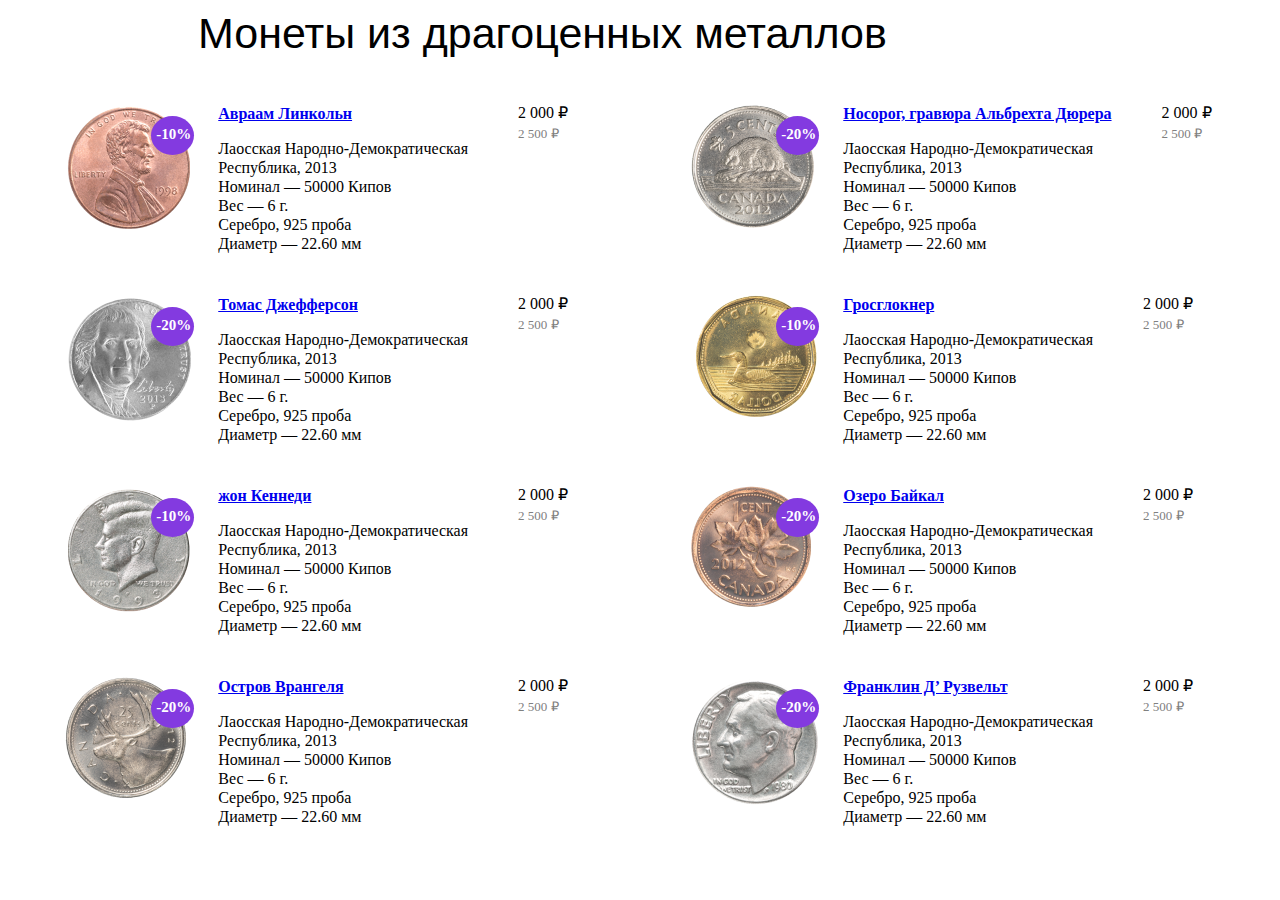
==== index.html @ 0657a28e "link change" ====
<!DOCTYPE html>
<html lang="ru">

<head>
    <Title>Монеты</Title>
    <link rel="stylesheet" href="style.css">
</head>

<body>
    <main>
        <header>
            <h1>Монеты из драгоценных металлов</h1>
        </header>
        <div class="fon">
            <div class="maincoint">
                <div class="main">
                    <img src="picture/averslinkoln.png" alt="linkoln" />
                    <span>-10%</span>
                </div>
                <div>
                    <h3><a href="#">Авраам Линкольн</a></h3>
                    <ul class="text">
                        <li>Лаосская Народно-Демократическая</li>
                        <li>Республика, 2013</li>
                        <li>Номинал — 50000 Кипов</li>
                        <li>Вес — 6 г.</li>
                        <li>Серебро, 925 проба</li>
                        <li>Диаметр — 22.60 мм</li>
                    </ul>
                </div>
                <div class="prise">
                    <p>2 000 ₽</p>
                    <span>2 500 ₽</span>
                </div>
            </div>
            <div class="maincoint">
                <div class="main">
                    <img src="picture/aversbobr.png" alt="linkoln" />
                    <span>-20%</span>
                </div>
                <div>
                    <h3><a href="#">Носорог, гравюра Альбрехта Дюрера</a></h3>
                    <ul class="text">
                        <li>Лаосская Народно-Демократическая</li>
                        <li>Республика, 2013</li>
                        <li>Номинал — 50000 Кипов</li>
                        <li>Вес — 6 г.</li>
                        <li>Серебро, 925 проба</li>
                        <li>Диаметр — 22.60 мм</li>
                    </ul>
                </div>
                <div class="prise">
                    <p>2 000 ₽</p>
                    <span>2 500 ₽</span>
                </div>
            </div>
            <div class="maincoint">
                <div class="main">
                    <img src="picture/aversdjeferson.png" alt="linkoln" />
                    <span>-20%</span>
                </div>
                <div>
                    <h3><a href="#">Томас Джефферсон</a></h3>
                    <ul class="text">
                        <li>Лаосская Народно-Демократическая</li>
                        <li>Республика, 2013</li>
                        <li>Номинал — 50000 Кипов</li>
                        <li>Вес — 6 г.</li>
                        <li>Серебро, 925 проба</li>
                        <li>Диаметр — 22.60 мм</li>
                    </ul>
                </div>
                <div class="prise">
                    <p>2 000 ₽</p>
                    <span>2 500 ₽</span>
                </div>
            </div><div class="maincoint">
                <div class="main">
                    <img src="picture/aversgagara.png" alt="linkoln" />
                    <span>-10%</span>
                </div>
                <div>
                    <h3><a href="#">Гросглокнер</a></h3>
                    <ul class="text">
                        <li>Лаосская Народно-Демократическая</li>
                        <li>Республика, 2013</li>
                        <li>Номинал — 50000 Кипов</li>
                        <li>Вес — 6 г.</li>
                        <li>Серебро, 925 проба</li>
                        <li>Диаметр — 22.60 мм</li>
                    </ul>
                </div>
                <div class="prise">
                    <p>2 000 ₽</p>
                    <span>2 500 ₽</span>
                </div>
            </div>
            <div class="maincoint">
                <div class="main">
                    <img src="picture/averskennedy.png" alt="linkoln" />
                    <span>-10%</span>
                </div>
                <div>
                    <h3><a href="#">жон Кеннеди</a></h3>
                    <ul class="text">
                        <li>Лаосская Народно-Демократическая</li>
                        <li>Республика, 2013</li>
                        <li>Номинал — 50000 Кипов</li>
                        <li>Вес — 6 г.</li>
                        <li>Серебро, 925 проба</li>
                        <li>Диаметр — 22.60 мм</li>
                    </ul>
                </div>
                <div class="prise">
                    <p>2 000 ₽</p>
                    <span>2 500 ₽</span>
                </div>
            </div>
            <div class="maincoint">
                <div class="main">
                    <img src="picture/aversklen.png" alt="linkoln" />
                    <span>-20%</span>
                </div>
                <div>
                    <h3><a href="#">Озеро Байкал</a></h3>
                    <ul class="text">
                        <li>Лаосская Народно-Демократическая</li>
                        <li>Республика, 2013</li>
                        <li>Номинал — 50000 Кипов</li>
                        <li>Вес — 6 г.</li>
                        <li>Серебро, 925 проба</li>
                        <li>Диаметр — 22.60 мм</li>
                    </ul>
                </div>
                <div class="prise">
                    <p>2 000 ₽</p>
                    <span>2 500 ₽</span>
                </div>
            </div>
            <div class="maincoint">
                <div class="main">
                    <img src="picture/averslos.png" alt="linkoln" />
                    <span>-20%</span>
                </div>
                <div>
                    <h3><a href="#">Остров Врангеля</a></h3>
                    <ul class="text">
                        <li>Лаосская Народно-Демократическая</li>
                        <li>Республика, 2013</li>
                        <li>Номинал — 50000 Кипов</li>
                        <li>Вес — 6 г.</li>
                        <li>Серебро, 925 проба</li>
                        <li>Диаметр — 22.60 мм</li>
                    </ul>
                </div>
                <div class="prise">
                    <p>2 000 ₽</p>
                    <span>2 500 ₽</span>
                </div>
            </div>
            <div class="maincoint">
                <div class="main">
                    <img src="picture/aversruzvelt.png" alt="linkoln" />
                    <span>-20%</span>
                </div>
                <div>
                    <h3><a href="#">Франклин Д’ Рузвельт</a></h3>
                    <ul class="text">
                        <li>Лаосская Народно-Демократическая</li>
                        <li>Республика, 2013</li>
                        <li>Номинал — 50000 Кипов</li>
                        <li>Вес — 6 г.</li>
                        <li>Серебро, 925 проба</li>
                        <li>Диаметр — 22.60 мм</li>
                    </ul>
                </div>
                <div class="prise">
                    <p>2 000 ₽</p>
                    <span>2 500 ₽</span>
                </div>
            </div>
        </div>
    </main>
</body>

</html>
---- style.css ----
body {
    background: white;
}
.fon {
    display: flex;
    justify-content: space-between;
    flex-wrap: wrap;
    margin: 20px auto;
    max-width: 1250px;
    }
.maincoint{     
    display:flex;
    margin: 0 auto;
    width: 45%;
    min-width: 400px;
    } 
h1{
    font-family: Roboto,sans-serif;     
    font-style: normal;     
    font-weight: 300;     
    font-size: 43px;     
    line-height: 50px;     
    margin: 50px;
    margin-left: 190px;
    margin-top: auto;
    margin-bottom: auto;
    } 
.main{
    position: relative;     
    margin-right:0px ;     
    width: 172px;     
    height: 172px;      
    } 
.main span{     
    left: 105px;     
    top: 38px;     
    position: absolute;    
    border-radius:100%;     
    background-color:#833AE0;     
    color: white;     
    padding-top:10px;     
    padding-bottom:12px;     
    padding-left:5px;     
    padding-right:3px;     
    font-family: Roboto;     
    font-style: normal;     
    font-weight: bold;     
    font-size: 15px;     
    text-align: center; 
    } 
.text{     
    font-family: Roboto;     
    font-style: normal;     
    font-size: 16px;     
    line-height: 19px;     
    list-style: none;     
    text-decoration: none;
    padding: 0;     
    } 
h3{     
    font-family: Roboto;     
    font-style: normal;     
    font-weight: bold;     
    font-size: 16px;     
    line-height: 19px;     
    color: #833AE0; 
    padding-top: 10px;      
    } 

.prise{ 
font-family: Roboto; 
font-style: normal; 
font-size: 16px; 
line-height: 123.4%; 
color: #000000;
margin-top: 25px;
margin-bottom: 0;
margin-left: 50px;
    }
.prise p {
    margin: 0;
    
}
.prise span {
    color: gray;
    font-size: 13px;
}
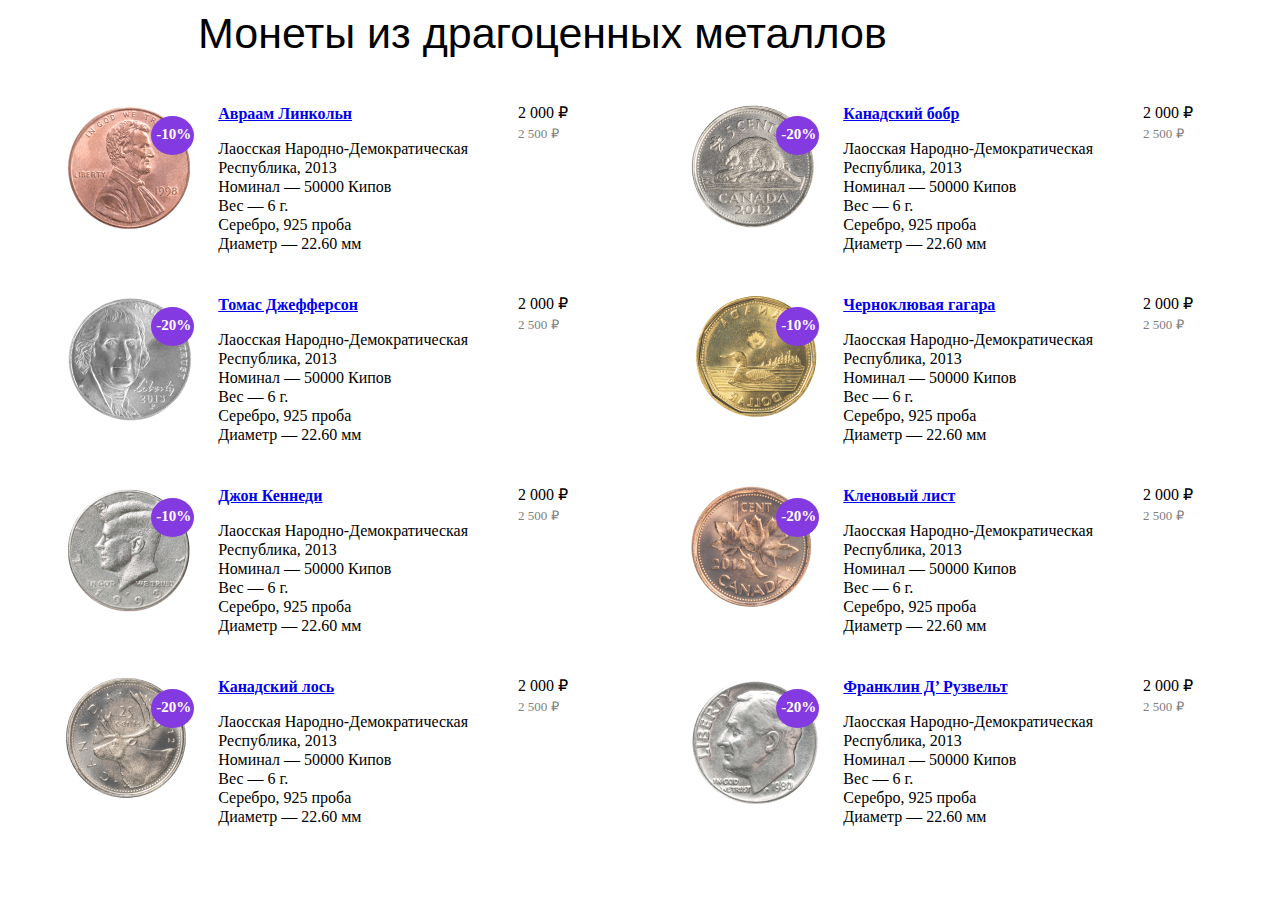
==== commit 6bee50df: "ввв" ====
--- a/index.html
+++ b/index.html
@@ -18,7 +18,7 @@
                     <span>-10%</span>
                 </div>
                 <div>
-                    <h3><a href="#">Авраам Линкольн</a></h3>
+                    <h3><a href="link/abraam_linkoln.html">Авраам Линкольн</a></h3>
                     <ul class="text">
                         <li>Лаосская Народно-Демократическая</li>
                         <li>Республика, 2013</li>
@@ -39,7 +39,7 @@
                     <span>-20%</span>
                 </div>
                 <div>
-                    <h3><a href="#">Носорог, гравюра Альбрехта Дюрера</a></h3>
+                    <h3><a href="#">Канадский бобр</a></h3>
                     <ul class="text">
                         <li>Лаосская Народно-Демократическая</li>
                         <li>Республика, 2013</li>
@@ -80,7 +80,7 @@
                     <span>-10%</span>
                 </div>
                 <div>
-                    <h3><a href="#">Гросглокнер</a></h3>
+                    <h3><a href="#">Черноклювая гагара</a></h3>
                     <ul class="text">
                         <li>Лаосская Народно-Демократическая</li>
                         <li>Республика, 2013</li>
@@ -101,7 +101,7 @@
                     <span>-10%</span>
                 </div>
                 <div>
-                    <h3><a href="#">жон Кеннеди</a></h3>
+                    <h3><a href="#">Джон Кеннеди</a></h3>
                     <ul class="text">
                         <li>Лаосская Народно-Демократическая</li>
                         <li>Республика, 2013</li>
@@ -122,7 +122,7 @@
                     <span>-20%</span>
                 </div>
                 <div>
-                    <h3><a href="#">Озеро Байкал</a></h3>
+                    <h3><a href="link/baykal.html">Кленовый лист</a></h3>
                     <ul class="text">
                         <li>Лаосская Народно-Демократическая</li>
                         <li>Республика, 2013</li>
@@ -143,7 +143,7 @@
                     <span>-20%</span>
                 </div>
                 <div>
-                    <h3><a href="#">Остров Врангеля</a></h3>
+                    <h3><a href="#">Канадский лось</a></h3>
                     <ul class="text">
                         <li>Лаосская Народно-Демократическая</li>
                         <li>Республика, 2013</li>
@@ -160,11 +160,11 @@
             </div>
             <div class="maincoint">
                 <div class="main">
-                    <img src="picture/aversruzvelt.png" alt="linkoln" />
+                    <img src="picture/aversruzvelt.png" alt="franklin" />
                     <span>-20%</span>
                 </div>
                 <div>
-                    <h3><a href="#">Франклин Д’ Рузвельт</a></h3>
+                    <h3><a href="link/franklin.html">Франклин Д’ Рузвельт</a></h3>
                     <ul class="text">
                         <li>Лаосская Народно-Демократическая</li>
                         <li>Республика, 2013</li>
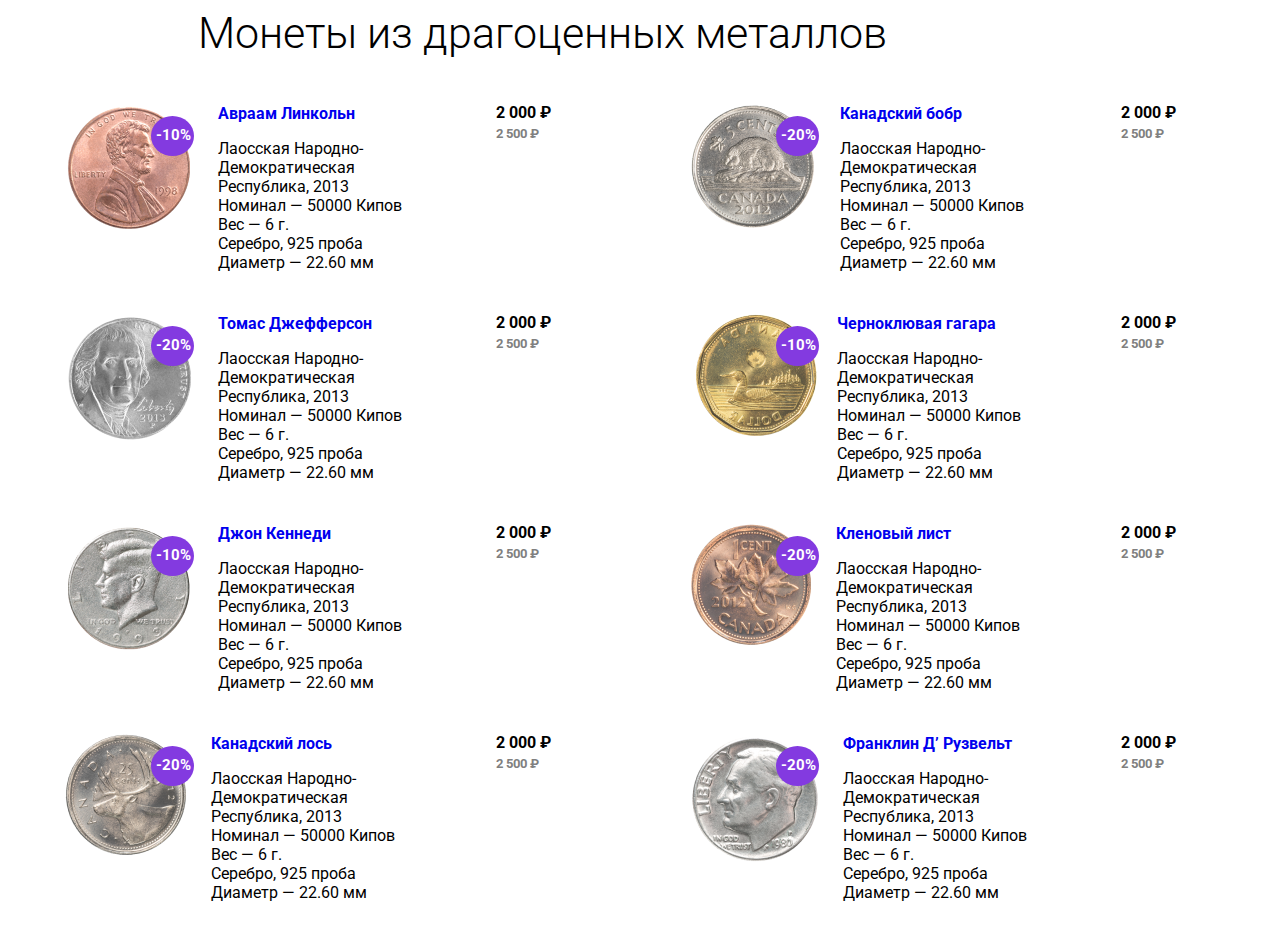
==== commit 30dcb540: "fix main" ====
--- a/index.html
+++ b/index.html
@@ -4,6 +4,7 @@
 <head>
     <Title>Монеты</Title>
     <link rel="stylesheet" href="style.css">
+    <link href="https://fonts.googleapis.com/css?family=Roboto&display=swap" rel="stylesheet">
 </head>
 
 <body>
@@ -39,7 +40,7 @@
                     <span>-20%</span>
                 </div>
                 <div>
-                    <h3><a href="#">Канадский бобр</a></h3>
+                    <h3><a href="link/nosorog.html">Канадский бобр</a></h3>
                     <ul class="text">
                         <li>Лаосская Народно-Демократическая</li>
                         <li>Республика, 2013</li>
@@ -50,7 +51,7 @@
                     </ul>
                 </div>
                 <div class="prise">
-                    <p>2 000 ₽</p>
+                    <p class="prisefirst">2 000 ₽</p>
                     <span>2 500 ₽</span>
                 </div>
             </div>
@@ -60,7 +61,7 @@
                     <span>-20%</span>
                 </div>
                 <div>
-                    <h3><a href="#">Томас Джефферсон</a></h3>
+                    <h3><a href="link/tomas.html">Томас Джефферсон</a></h3>
                     <ul class="text">
                         <li>Лаосская Народно-Демократическая</li>
                         <li>Республика, 2013</li>
@@ -80,7 +81,7 @@
                     <span>-10%</span>
                 </div>
                 <div>
-                    <h3><a href="#">Черноклювая гагара</a></h3>
+                    <h3><a href="link/glosgor.html">Черноклювая гагара</a></h3>
                     <ul class="text">
                         <li>Лаосская Народно-Демократическая</li>
                         <li>Республика, 2013</li>
@@ -101,7 +102,7 @@
                     <span>-10%</span>
                 </div>
                 <div>
-                    <h3><a href="#">Джон Кеннеди</a></h3>
+                    <h3><a href="link/kenady.html">Джон Кеннеди</a></h3>
                     <ul class="text">
                         <li>Лаосская Народно-Демократическая</li>
                         <li>Республика, 2013</li>
@@ -143,7 +144,7 @@
                     <span>-20%</span>
                 </div>
                 <div>
-                    <h3><a href="#">Канадский лось</a></h3>
+                    <h3><a href="link/ostrov.html">Канадский лось</a></h3>
                     <ul class="text">
                         <li>Лаосская Народно-Демократическая</li>
                         <li>Республика, 2013</li>
--- a/style.css
+++ b/style.css
@@ -25,7 +25,7 @@
     margin-top: auto;
     margin-bottom: auto;
     } 
-.main{
+.main{ 
     position: relative;     
     margin-right:0px ;     
     width: 172px;     
@@ -64,7 +64,8 @@
     font-size: 16px;     
     line-height: 19px;     
     color: #833AE0; 
-    padding-top: 10px;      
+    padding-top: 10px;
+
     } 
 
 .prise{ 
@@ -76,12 +77,17 @@
 margin-top: 25px;
 margin-bottom: 0;
 margin-left: 50px;
+font-weight: 700;
+min-width: 20%;
     }
 .prise p {
     margin: 0;
-    
 }
 .prise span {
     color: gray;
     font-size: 13px;
+}
+
+h3 a {
+    text-decoration: none;
 }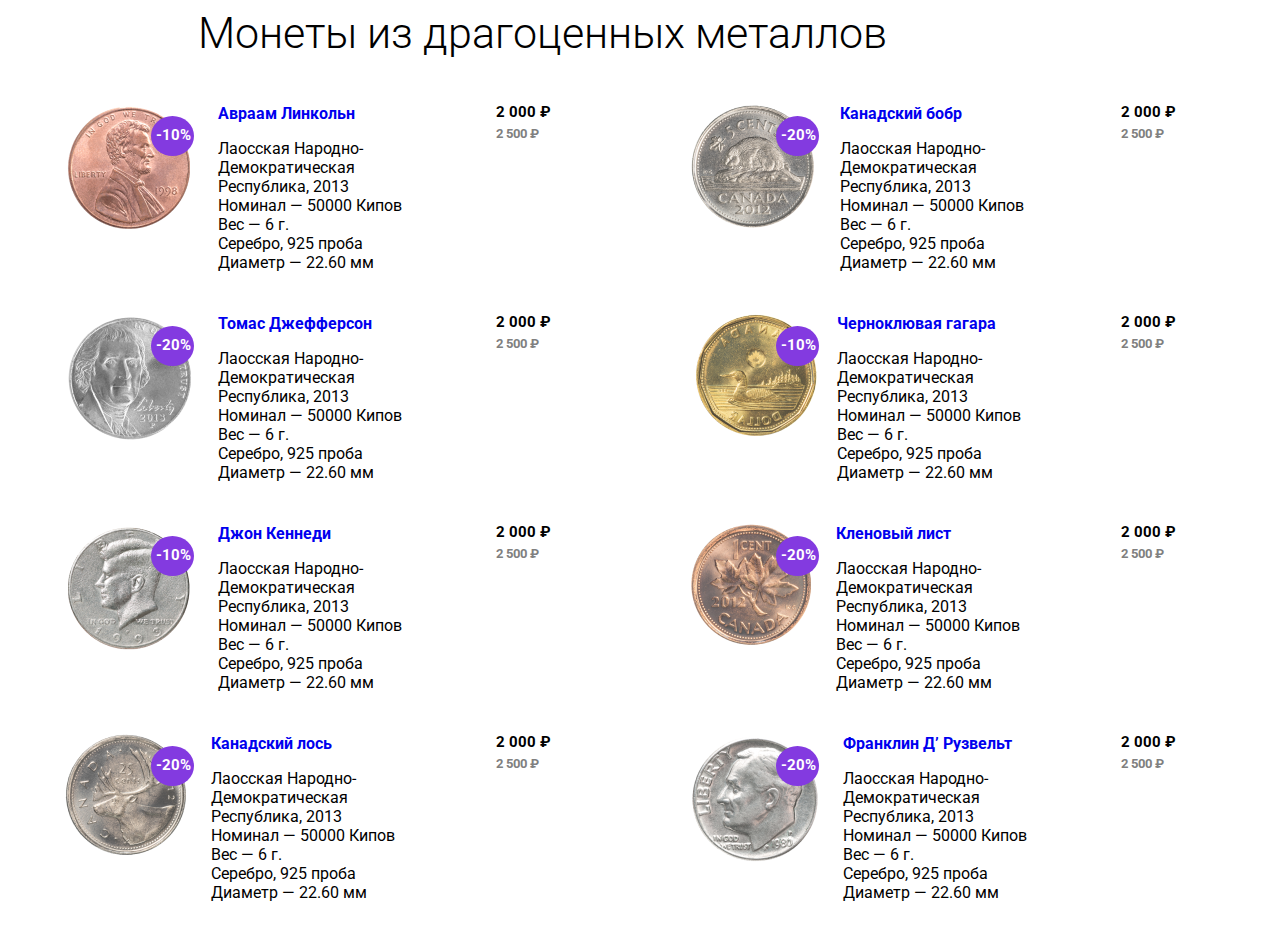
==== commit ec9e97dd: "end" ====
--- a/index.html
+++ b/index.html
@@ -10,7 +10,7 @@
 <body>
     <main>
         <header>
-            <h1>Монеты из драгоценных металлов</h1>
+            <h1 class="maintitel">Монеты из драгоценных металлов</h1>
         </header>
         <div class="fon">
             <div class="maincoint">
--- a/style.css
+++ b/style.css
@@ -14,7 +14,7 @@
     width: 45%;
     min-width: 400px;
     } 
-h1{
+.maintitel{
     font-family: Roboto,sans-serif;     
     font-style: normal;     
     font-weight: 300;     
@@ -90,4 +90,93 @@
 
 h3 a {
     text-decoration: none;
+}
+
+/* links */
+
+.mainlink {
+    max-width: 1280px;
+    display: flex;
+    margin: 0 auto;
+    font-family: Arial, Helvetica, sans-serif;
+}
+p {
+    font-size: 15px;
+    
+}
+.right {
+    background-color: rgba(196, 196, 196, 0.5);
+    padding-left: 47px;
+    padding-right: 44px;
+    padding-top: 30px;
+    padding-bottom: 15px;
+    margin-top: 20px;
+    margin-bottom: 50px;
+    max-width: 40%;
+    margin-right: 150px;
+    /* height: 800px; */
+}
+.top {
+    margin-bottom: -120px;
+    margin-left: 100px;
+    margin-top: 0px;
+}
+.down {
+    margin-left: 100px;
+}
+table {
+    /* border: 1px solid white; */
+    margin-top: 5%;
+    border-collapse: collapse;
+    table-layout: fixed;
+    width: 100%;
+    
+}
+tr td:first-child {
+    border-right: 1px solid #cac6c6;
+
+}
+td {
+    padding: 5px;
+    font-size: 14px;
+}
+tr {
+    border-bottom: 1px solid #cac6c6;
+}
+tr:last-child {
+    border-bottom: 0px solid #cac6c6;
+}
+tr:nth-child(2n-1) {
+    background-color: white;
+}
+.bold {
+    color: black;
+    font-size: 40px;
+    font-weight: 700;
+    padding-left:20px;
+    margin-left:20px;
+}
+.logo {
+    font-weight: 550;
+    
+}
+.number {
+    font-weight: 100;
+    font-size: 20px;
+}
+.link {
+    margin-top: 100px;
+    display: block;
+}
+.img-big {
+    width: 480px;
+    height: 480px;
+}
+
+/* .elnar{ */
+font-size:20px;
+}
+
+article{
+    font-size:15px;
 }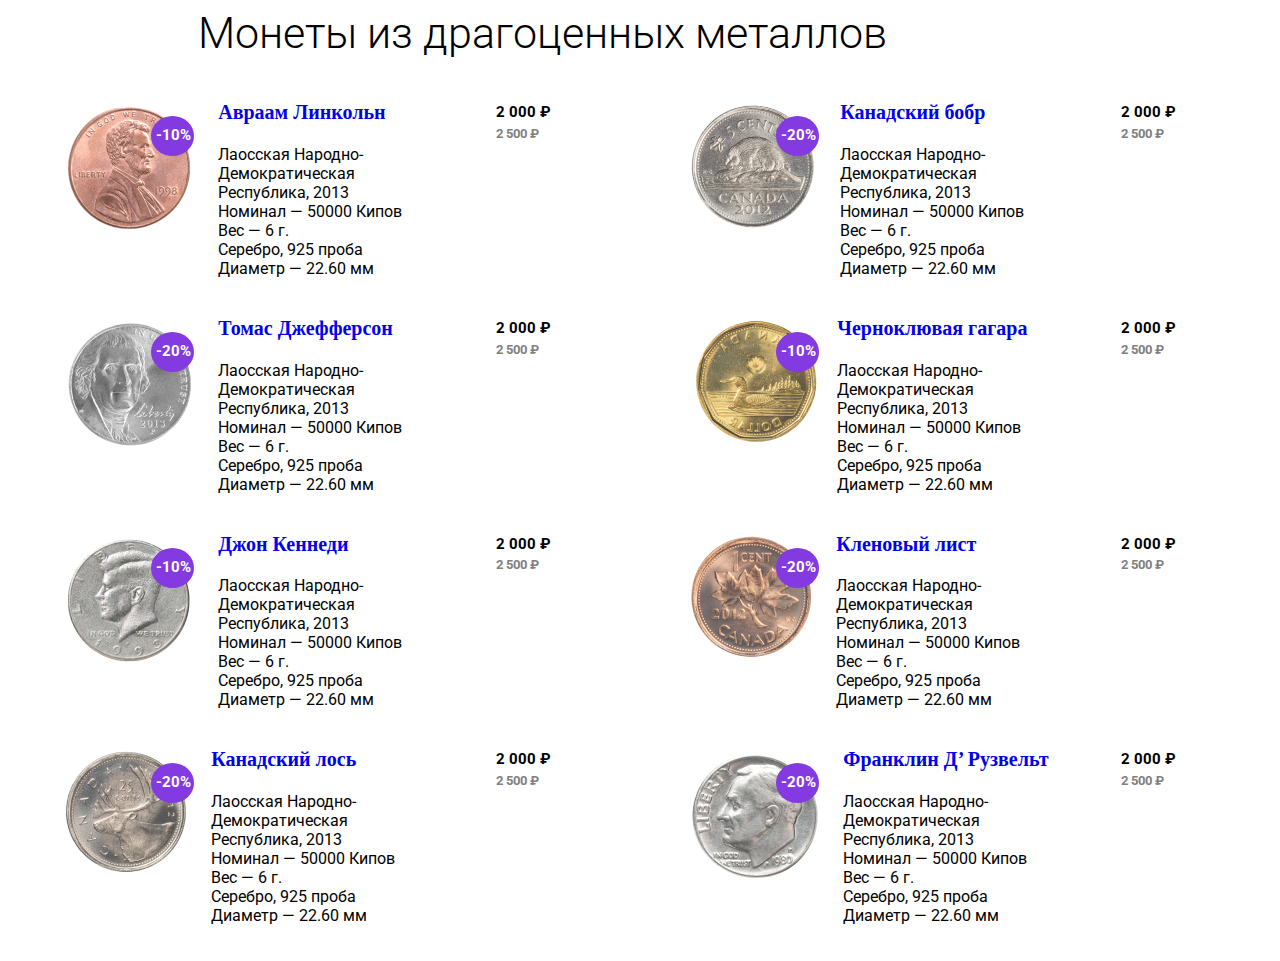
==== commit 779d65aa: "final fix i hope" ====
--- a/index.html
+++ b/index.html
@@ -8,179 +8,178 @@
 </head>
 
 <body>
-    <main>
-        <header>
-            <h1 class="maintitel">Монеты из драгоценных металлов</h1>
-        </header>
-        <div class="fon">
-            <div class="maincoint">
-                <div class="main">
-                    <img src="picture/averslinkoln.png" alt="linkoln" />
-                    <span>-10%</span>
-                </div>
-                <div>
-                    <h3><a href="link/abraam_linkoln.html">Авраам Линкольн</a></h3>
-                    <ul class="text">
-                        <li>Лаосская Народно-Демократическая</li>
-                        <li>Республика, 2013</li>
-                        <li>Номинал — 50000 Кипов</li>
-                        <li>Вес — 6 г.</li>
-                        <li>Серебро, 925 проба</li>
-                        <li>Диаметр — 22.60 мм</li>
-                    </ul>
-                </div>
-                <div class="prise">
-                    <p>2 000 ₽</p>
-                    <span>2 500 ₽</span>
-                </div>
+    <header>
+        <h1 class="maintitel">Монеты из драгоценных металлов</h1>
+    </header>
+    <main class="fon">
+        <section class="maincoint">
+            <div class="main">
+                <img src="picture/averslinkoln.png" alt="linkoln" />
+                <span>-10%</span>
             </div>
-            <div class="maincoint">
-                <div class="main">
-                    <img src="picture/aversbobr.png" alt="linkoln" />
-                    <span>-20%</span>
-                </div>
-                <div>
-                    <h3><a href="link/nosorog.html">Канадский бобр</a></h3>
-                    <ul class="text">
-                        <li>Лаосская Народно-Демократическая</li>
-                        <li>Республика, 2013</li>
-                        <li>Номинал — 50000 Кипов</li>
-                        <li>Вес — 6 г.</li>
-                        <li>Серебро, 925 проба</li>
-                        <li>Диаметр — 22.60 мм</li>
-                    </ul>
-                </div>
-                <div class="prise">
-                    <p class="prisefirst">2 000 ₽</p>
-                    <span>2 500 ₽</span>
-                </div>
+            <div>
+                <h2><a href="link/abraam_linkoln.html">Авраам Линкольн</a></h2>
+                <ul class="text">
+                    <li>Лаосская Народно-Демократическая</li>
+                    <li>Республика, 2013</li>
+                    <li>Номинал — 50000 Кипов</li>
+                    <li>Вес — 6 г.</li>
+                    <li>Серебро, 925 проба</li>
+                    <li>Диаметр — 22.60 мм</li>
+                </ul>
             </div>
-            <div class="maincoint">
-                <div class="main">
-                    <img src="picture/aversdjeferson.png" alt="linkoln" />
-                    <span>-20%</span>
-                </div>
-                <div>
-                    <h3><a href="link/tomas.html">Томас Джефферсон</a></h3>
-                    <ul class="text">
-                        <li>Лаосская Народно-Демократическая</li>
-                        <li>Республика, 2013</li>
-                        <li>Номинал — 50000 Кипов</li>
-                        <li>Вес — 6 г.</li>
-                        <li>Серебро, 925 проба</li>
-                        <li>Диаметр — 22.60 мм</li>
-                    </ul>
-                </div>
-                <div class="prise">
-                    <p>2 000 ₽</p>
-                    <span>2 500 ₽</span>
-                </div>
-            </div><div class="maincoint">
-                <div class="main">
-                    <img src="picture/aversgagara.png" alt="linkoln" />
-                    <span>-10%</span>
-                </div>
-                <div>
-                    <h3><a href="link/glosgor.html">Черноклювая гагара</a></h3>
-                    <ul class="text">
-                        <li>Лаосская Народно-Демократическая</li>
-                        <li>Республика, 2013</li>
-                        <li>Номинал — 50000 Кипов</li>
-                        <li>Вес — 6 г.</li>
-                        <li>Серебро, 925 проба</li>
-                        <li>Диаметр — 22.60 мм</li>
-                    </ul>
-                </div>
-                <div class="prise">
-                    <p>2 000 ₽</p>
-                    <span>2 500 ₽</span>
-                </div>
+            <div class="prise">
+                <p>2 000 ₽</p>
+                <span>2 500 ₽</span>
             </div>
-            <div class="maincoint">
-                <div class="main">
-                    <img src="picture/averskennedy.png" alt="linkoln" />
-                    <span>-10%</span>
-                </div>
-                <div>
-                    <h3><a href="link/kenady.html">Джон Кеннеди</a></h3>
-                    <ul class="text">
-                        <li>Лаосская Народно-Демократическая</li>
-                        <li>Республика, 2013</li>
-                        <li>Номинал — 50000 Кипов</li>
-                        <li>Вес — 6 г.</li>
-                        <li>Серебро, 925 проба</li>
-                        <li>Диаметр — 22.60 мм</li>
-                    </ul>
-                </div>
-                <div class="prise">
-                    <p>2 000 ₽</p>
-                    <span>2 500 ₽</span>
-                </div>
+        </section>
+        <section class="maincoint">
+            <div class="main">
+                <img src="picture/aversbobr.png" alt="linkoln" />
+                <span>-20%</span>
             </div>
-            <div class="maincoint">
-                <div class="main">
-                    <img src="picture/aversklen.png" alt="linkoln" />
-                    <span>-20%</span>
-                </div>
-                <div>
-                    <h3><a href="link/baykal.html">Кленовый лист</a></h3>
-                    <ul class="text">
-                        <li>Лаосская Народно-Демократическая</li>
-                        <li>Республика, 2013</li>
-                        <li>Номинал — 50000 Кипов</li>
-                        <li>Вес — 6 г.</li>
-                        <li>Серебро, 925 проба</li>
-                        <li>Диаметр — 22.60 мм</li>
-                    </ul>
-                </div>
-                <div class="prise">
-                    <p>2 000 ₽</p>
-                    <span>2 500 ₽</span>
-                </div>
+            <div>
+                <h2><a href="link/nosorog.html">Канадский бобр</a></h2>
+                <ul class="text">
+                    <li>Лаосская Народно-Демократическая</li>
+                    <li>Республика, 2013</li>
+                    <li>Номинал — 50000 Кипов</li>
+                    <li>Вес — 6 г.</li>
+                    <li>Серебро, 925 проба</li>
+                    <li>Диаметр — 22.60 мм</li>
+                </ul>
             </div>
-            <div class="maincoint">
-                <div class="main">
-                    <img src="picture/averslos.png" alt="linkoln" />
-                    <span>-20%</span>
-                </div>
-                <div>
-                    <h3><a href="link/ostrov.html">Канадский лось</a></h3>
-                    <ul class="text">
-                        <li>Лаосская Народно-Демократическая</li>
-                        <li>Республика, 2013</li>
-                        <li>Номинал — 50000 Кипов</li>
-                        <li>Вес — 6 г.</li>
-                        <li>Серебро, 925 проба</li>
-                        <li>Диаметр — 22.60 мм</li>
-                    </ul>
-                </div>
-                <div class="prise">
-                    <p>2 000 ₽</p>
-                    <span>2 500 ₽</span>
-                </div>
+            <div class="prise">
+                <p class="prisefirst">2 000 ₽</p>
+                <span>2 500 ₽</span>
             </div>
-            <div class="maincoint">
-                <div class="main">
-                    <img src="picture/aversruzvelt.png" alt="franklin" />
-                    <span>-20%</span>
-                </div>
-                <div>
-                    <h3><a href="link/franklin.html">Франклин Д’ Рузвельт</a></h3>
-                    <ul class="text">
-                        <li>Лаосская Народно-Демократическая</li>
-                        <li>Республика, 2013</li>
-                        <li>Номинал — 50000 Кипов</li>
-                        <li>Вес — 6 г.</li>
-                        <li>Серебро, 925 проба</li>
-                        <li>Диаметр — 22.60 мм</li>
-                    </ul>
-                </div>
-                <div class="prise">
-                    <p>2 000 ₽</p>
-                    <span>2 500 ₽</span>
-                </div>
+        </section>
+        <section class="maincoint">
+            <div class="main">
+                <img src="picture/aversdjeferson.png" alt="linkoln" />
+                <span>-20%</span>
             </div>
-        </div>
+            <div>
+                <h2><a href="link/tomas.html">Томас Джефферсон</a></h2>
+                <ul class="text">
+                    <li>Лаосская Народно-Демократическая</li>
+                    <li>Республика, 2013</li>
+                    <li>Номинал — 50000 Кипов</li>
+                    <li>Вес — 6 г.</li>
+                    <li>Серебро, 925 проба</li>
+                    <li>Диаметр — 22.60 мм</li>
+                </ul>
+            </div>
+            <div class="prise">
+                <p>2 000 ₽</p>
+                <span>2 500 ₽</span>
+            </div>
+        </section>
+        <section class="maincoint">
+            <div class="main">
+                <img src="picture/aversgagara.png" alt="linkoln" />
+                <span>-10%</span>
+            </div>
+            <div>
+                <h2><a href="link/glosgor.html">Черноклювая гагара</a></h2>
+                <ul class="text">
+                    <li>Лаосская Народно-Демократическая</li>
+                    <li>Республика, 2013</li>
+                    <li>Номинал — 50000 Кипов</li>
+                    <li>Вес — 6 г.</li>
+                    <li>Серебро, 925 проба</li>
+                    <li>Диаметр — 22.60 мм</li>
+                </ul>
+            </div>
+            <div class="prise">
+                <p>2 000 ₽</p>
+                <span>2 500 ₽</span>
+            </div>
+        </section>
+        <section class="maincoint">
+            <div class="main">
+                <img src="picture/averskennedy.png" alt="linkoln" />
+                <span>-10%</span>
+            </div>
+            <div>
+                <h2><a href="link/kenady.html">Джон Кеннеди</a></h2>
+                <ul class="text">
+                    <li>Лаосская Народно-Демократическая</li>
+                    <li>Республика, 2013</li>
+                    <li>Номинал — 50000 Кипов</li>
+                    <li>Вес — 6 г.</li>
+                    <li>Серебро, 925 проба</li>
+                    <li>Диаметр — 22.60 мм</li>
+                </ul>
+            </div>
+            <div class="prise">
+                <p>2 000 ₽</p>
+                <span>2 500 ₽</span>
+            </div>
+        </section>
+        <section class="maincoint">
+            <div class="main">
+                <img src="picture/aversklen.png" alt="linkoln" />
+                <span>-20%</span>
+            </div>
+            <div>
+                <h2><a href="link/baykal.html">Кленовый лист</a></h2>
+                <ul class="text">
+                    <li>Лаосская Народно-Демократическая</li>
+                    <li>Республика, 2013</li>
+                    <li>Номинал — 50000 Кипов</li>
+                    <li>Вес — 6 г.</li>
+                    <li>Серебро, 925 проба</li>
+                    <li>Диаметр — 22.60 мм</li>
+                </ul>
+            </div>
+            <div class="prise">
+                <p>2 000 ₽</p>
+                <span>2 500 ₽</span>
+            </div>
+        </section>
+        <section class="maincoint">
+            <div class="main">
+                <img src="picture/averslos.png" alt="linkoln" />
+                <span>-20%</span>
+            </div>
+            <div>
+                <h2><a href="link/ostrov.html">Канадский лось</a></h2>
+                <ul class="text">
+                    <li>Лаосская Народно-Демократическая</li>
+                    <li>Республика, 2013</li>
+                    <li>Номинал — 50000 Кипов</li>
+                    <li>Вес — 6 г.</li>
+                    <li>Серебро, 925 проба</li>
+                    <li>Диаметр — 22.60 мм</li>
+                </ul>
+            </div>
+            <div class="prise">
+                <p>2 000 ₽</p>
+                <span>2 500 ₽</span>
+            </div>
+        </section>
+        <section class="maincoint">
+            <div class="main">
+                <img src="picture/aversruzvelt.png" alt="franklin" />
+                <span>-20%</span>
+            </div>
+            <div>
+                <h2><a href="link/franklin.html">Франклин Д’ Рузвельт</a></h2>
+                <ul class="text">
+                    <li>Лаосская Народно-Демократическая</li>
+                    <li>Республика, 2013</li>
+                    <li>Номинал — 50000 Кипов</li>
+                    <li>Вес — 6 г.</li>
+                    <li>Серебро, 925 проба</li>
+                    <li>Диаметр — 22.60 мм</li>
+                </ul>
+            </div>
+            <div class="prise">
+                <p>2 000 ₽</p>
+                <span>2 500 ₽</span>
+            </div>
+        </section>
     </main>
 </body>
 
--- a/style.css
+++ b/style.css
@@ -88,8 +88,9 @@
     font-size: 13px;
 }
 
-h3 a {
+h2 a {
     text-decoration: none;
+    font-size: 20px ;
 }
 
 /* links */
@@ -153,16 +154,12 @@
     color: black;
     font-size: 40px;
     font-weight: 700;
-    padding-left:20px;
-    margin-left:20px;
-}
-.logo {
-    font-weight: 550;
-    
+    margin-left:5px;
 }
 .number {
-    font-weight: 100;
+    font-weight: 150;
     font-size: 20px;
+    color: black;
 }
 .link {
     margin-top: 100px;
@@ -173,10 +170,9 @@
     height: 480px;
 }
 
-/* .elnar{ */
-font-size:20px;
-}
-
 article{
     font-size:15px;
+}
+.artikul {
+    color: gray;
 }